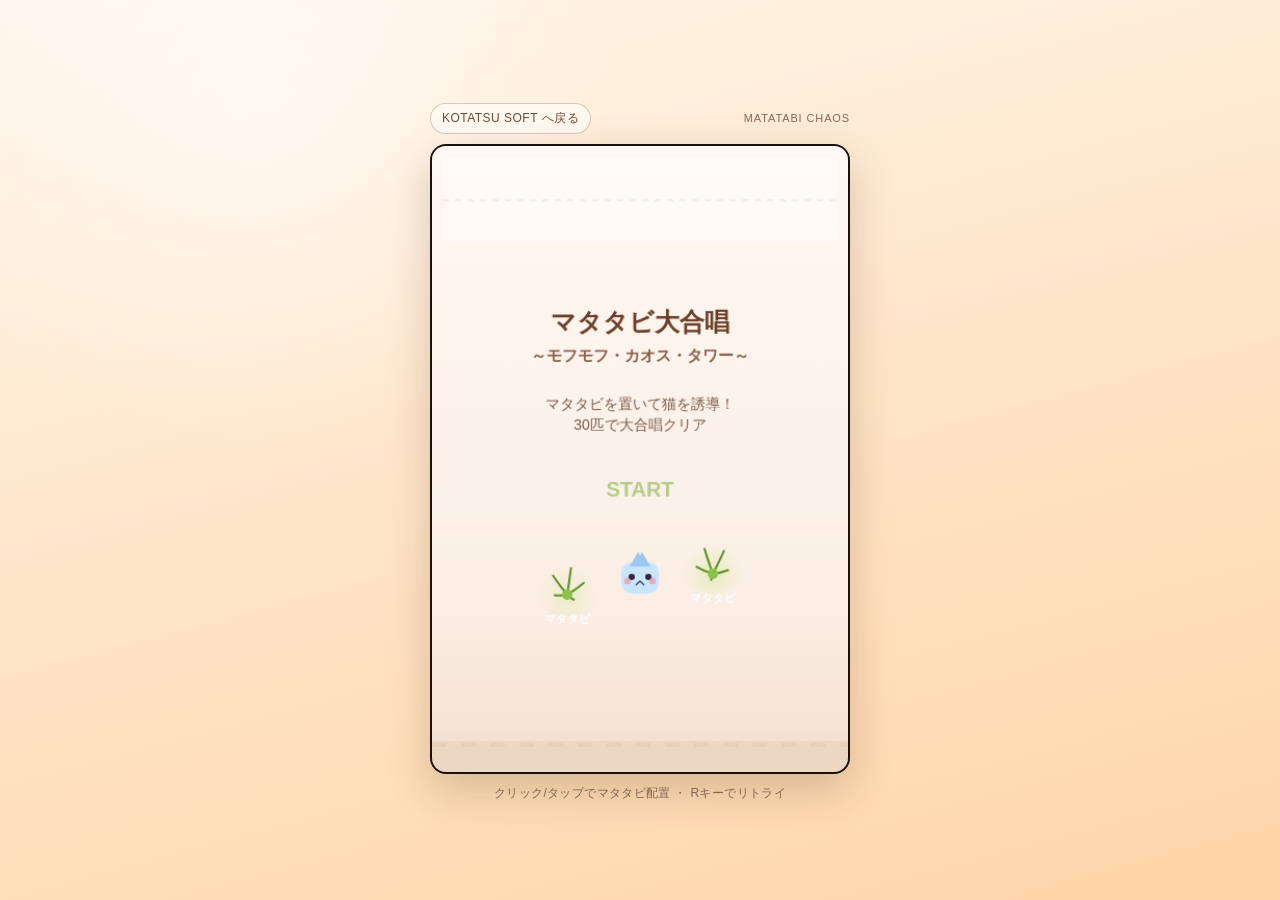
==== kotatsu-soft/game-projects/001_matatabi_chaos/src/index.html @ 171c531a "Update game project references and remove deprecated files - Changed game path references from "003_" ====
<!doctype html>
<html lang="ja">
<head>
  <meta charset="UTF-8" />
  <meta name="viewport" content="width=device-width, initial-scale=1.0, viewport-fit=cover" />
  <title>マタタビ大合唱 ～モフモフ・カオス・タワー～</title>
  <style>
    :root {
      --wall: #f5dcc8;
      --floor: #e8b896;
      --ink: #4a3228;
      --accent: #7cb342;
      --warm: #fff8ef;
    }

    * { box-sizing: border-box; }

    html, body {
      width: 100%;
      height: 100%;
      margin: 0;
      background:
        radial-gradient(circle at 20% 10%, rgba(255, 255, 255, 0.55), transparent 28%),
        linear-gradient(165deg, #fff6ea 0%, #ffe3c4 55%, #ffd5a8 100%);
      color: var(--ink);
      font-family: "Trebuchet MS", "Hiragino Kaku Gothic ProN", "Yu Gothic", sans-serif;
      display: grid;
      place-items: center;
      overflow: hidden;
      user-select: none;
      -webkit-user-select: none;
      touch-action: manipulation;
    }

    .wrap {
      width: min(94vw, 420px);
      display: grid;
      gap: 10px;
      justify-items: center;
    }

    .topbar {
      width: 100%;
      display: flex;
      align-items: center;
      justify-content: space-between;
      gap: 10px;
      margin-top: 4px;
    }

    .home-link {
      text-decoration: none;
      color: #6b4a3a;
      border: 1px solid rgba(107, 74, 58, 0.28);
      background: rgba(255, 250, 242, 0.82);
      border-radius: 999px;
      padding: 6px 11px;
      font-size: 12px;
      letter-spacing: 0.04em;
      transition: background 140ms ease, transform 140ms ease;
    }

    .home-link:hover,
    .home-link:focus-visible {
      background: rgba(255, 255, 255, 0.95);
      transform: translateY(-1px);
    }

    .brand {
      font-size: 11px;
      letter-spacing: 0.08em;
      color: #8a5f4a;
      opacity: 0.95;
    }

    canvas {
      width: 100%;
      aspect-ratio: 2 / 3;
      border: 2px solid rgba(122, 82, 58, 0.22);
      border-radius: 16px;
      background: #000;
      box-shadow:
        0 16px 44px rgba(84, 44, 13, 0.22),
        0 0 0 1px rgba(255, 255, 255, 0.35) inset;
      display: block;
      cursor: crosshair;
    }

    .hint {
      font-size: 12px;
      letter-spacing: 0.03em;
      color: #7a5a48;
      opacity: 0.9;
      text-align: center;
      line-height: 1.5;
    }
  </style>
</head>
<body>
  <div class="wrap">
    <div class="topbar">
      <a class="home-link" href="../../index.html">KOTATSU SOFT へ戻る</a>
      <div class="brand">MATATABI CHAOS</div>
    </div>
    <canvas id="game" width="400" height="600" aria-label="マタタビ大合唱"></canvas>
    <div class="hint">クリック/タップでマタタビ配置 ・ Rキーでリトライ</div>
  </div>

  <script src="../../common/stats.js"></script>
  <script>
    (() => {
      "use strict";

      const canvas = document.getElementById("game");
      const ctx = canvas.getContext("2d");

      const W = canvas.width;
      const H = canvas.height;
      const FLOOR_Y = H - 36;
      const CEILING_Y = 52;
      const GRAVITY = 520;
      const CLEAR_COUNT = 30;
      const TIME_LIMIT = 90;
      const SPAWN_INTERVAL = 2.4;
      const MATATABI_DURATION = 5.5;
      const CEILING_FAIL_TIME = 2.2;

      const STATE = {
        TITLE: "TITLE",
        PLAYING: "PLAYING",
        CHORUS: "CHORUS",
        RESULT: "RESULT",
        GAMEOVER: "GAMEOVER",
      };

      const CAT_COLORS = [
        { body: "#ffd452", ear: "#ffbd35" },
        { body: "#ffb07a", ear: "#ff914d" },
        { body: "#c8e6ff", ear: "#9cc7f0" },
        { body: "#d8f5a2", ear: "#b8e06a" },
        { body: "#f5c2ff", ear: "#e59cf5" },
        { body: "#ffe08a", ear: "#ffc94d" },
      ];

      let state = STATE.TITLE;
      let cats = [];
      let matatabi = null;
      let score = 0;
      let timeLeft = TIME_LIMIT;
      let spawnTimer = 0;
      let ceilingTimer = 0;
      let chorusTimer = 0;
      let resultTimer = 0;
      let lastTime = 0;
      let chaosPhase = 0;
      let audioCtx = null;
      let chorusVoices = [];

      const sendPlayCount = window.KotatsuStats && window.KotatsuStats.sendPlayCount;

      function ensureAudio() {
        if (!audioCtx) {
          const Ctx = window.AudioContext || window.webkitAudioContext;
          if (Ctx) audioCtx = new Ctx();
        }
        if (audioCtx && audioCtx.state === "suspended") {
          audioCtx.resume().catch(() => {});
        }
      }

      function playMeow(pitch = 440, duration = 0.18, volume = 0.08) {
        if (!audioCtx) return;
        const t0 = audioCtx.currentTime;
        const osc = audioCtx.createOscillator();
        const gain = audioCtx.createGain();
        osc.type = "sawtooth";
        osc.frequency.setValueAtTime(pitch, t0);
        osc.frequency.exponentialRampToValueAtTime(Math.max(80, pitch * 0.55), t0 + duration * 0.75);
        gain.gain.setValueAtTime(0.0001, t0);
        gain.gain.exponentialRampToValueAtTime(volume, t0 + 0.02);
        gain.gain.exponentialRampToValueAtTime(0.0001, t0 + duration);
        osc.connect(gain);
        gain.connect(audioCtx.destination);
        osc.start(t0);
        osc.stop(t0 + duration + 0.02);
      }

      function playLandMeow() {
        playMeow(320 + Math.random() * 180, 0.12, 0.05);
      }

      class Matatabi {
        constructor(x, y) {
          this.x = x;
          this.y = y;
          this.life = MATATABI_DURATION;
          this.pulse = Math.random() * Math.PI * 2;
          this.consumed = false;
        }

        update(dt) {
          this.life -= dt;
          this.pulse += dt * 5;
        }

        get active() {
          return this.life > 0 && !this.consumed;
        }

        draw(t) {
          const glow = 0.55 + Math.sin(this.pulse) * 0.25;
          ctx.save();
          ctx.translate(this.x, this.y);

          const rad = ctx.createRadialGradient(0, 0, 2, 0, 0, 28);
          rad.addColorStop(0, `rgba(180, 230, 90, ${0.35 * glow})`);
          rad.addColorStop(1, "rgba(180, 230, 90, 0)");
          ctx.fillStyle = rad;
          ctx.beginPath();
          ctx.arc(0, 0, 28, 0, Math.PI * 2);
          ctx.fill();

          ctx.strokeStyle = "#5d8f2a";
          ctx.lineWidth = 2;
          ctx.lineCap = "round";
          for (let i = 0; i < 5; i++) {
            const a = (Math.PI * 2 * i) / 5 + t * 0.001;
            ctx.beginPath();
            ctx.moveTo(0, 0);
            ctx.quadraticCurveTo(
              Math.cos(a) * 8,
              Math.sin(a) * 8 - 4,
              Math.cos(a) * 16,
              Math.sin(a) * 16 - 10
            );
            ctx.stroke();
          }

          ctx.fillStyle = "#8bc34a";
          ctx.beginPath();
          ctx.arc(0, 0, 5, 0, Math.PI * 2);
          ctx.fill();

          ctx.fillStyle = "#fff";
          ctx.font = "bold 11px Trebuchet MS, sans-serif";
          ctx.textAlign = "center";
          ctx.textBaseline = "middle";
          ctx.fillText("マタタビ", 0, 24);
          ctx.restore();
        }
      }

      class Cat {
        constructor(x) {
          this.x = x;
          this.y = -30;
          this.vx = (Math.random() - 0.5) * 40;
          this.vy = 40 + Math.random() * 30;
          this.r = 18;
          this.w = 36;
          this.h = 30;
          this.facing = Math.random() < 0.5 ? -1 : 1;
          this.wobble = Math.random() * Math.PI * 2;
          this.color = CAT_COLORS[Math.floor(Math.random() * CAT_COLORS.length)];
          this.onGround = false;
          this.landedOnce = false;
        }

        nearestMatatabi() {
          if (!matatabi || !matatabi.active) return null;
          return matatabi;
        }

        update(dt) {
          this.wobble += dt * 8;
          const m = this.nearestMatatabi();

          if (m) {
            const dx = m.x - this.x;
            const dy = m.y - this.y;
            const dist = Math.hypot(dx, dy) || 1;
            const pull = this.onGround ? 95 : 65;
            this.vx += (dx / dist) * pull * dt;
            this.vy += (dy / dist) * pull * 0.35 * dt;

            if (dist < this.r + 14) {
              m.consumed = true;
              playMeow(520 + Math.random() * 120, 0.14, 0.06);
            }
          } else if (this.onGround) {
            this.vx *= 0.92;
          }

          this.vy += GRAVITY * dt;
          this.vx *= this.onGround ? 0.88 : 0.995;

          const maxVx = 140;
          this.vx = Math.max(-maxVx, Math.min(maxVx, this.vx));

          this.x += this.vx * dt;
          this.y += this.vy * dt;

          if (this.x < this.r) {
            this.x = this.r;
            this.vx *= -0.35;
          } else if (this.x > W - this.r) {
            this.x = W - this.r;
            this.vx *= -0.35;
          }

          const floorTop = FLOOR_Y - this.h + 6;
          if (this.y >= floorTop) {
            if (!this.landedOnce && this.vy > 80) playLandMeow();
            this.y = floorTop;
            this.vy *= -0.08;
            if (Math.abs(this.vy) < 30) this.vy = 0;
            this.onGround = true;
            this.landedOnce = true;
          } else {
            this.onGround = false;
          }

          if (Math.abs(this.vx) > 8) {
            this.facing = this.vx > 0 ? 1 : -1;
          }
        }

        resolveWithOthers(others) {
          for (const other of others) {
            if (other === this) continue;
            const dx = other.x - this.x;
            const dy = other.y - this.y;
            const minDist = this.r + other.r - 2;
            const dist = Math.hypot(dx, dy);
            if (dist > 0 && dist < minDist) {
              const overlap = minDist - dist;
              const nx = dx / dist;
              const ny = dy / dist;
              this.x -= nx * overlap * 0.55;
              this.y -= ny * overlap * 0.55;
              other.x += nx * overlap * 0.45;
              other.y += ny * overlap * 0.45;
              this.vx -= nx * overlap * 2.2;
              other.vx += nx * overlap * 2.2;
              this.vy -= ny * overlap * 1.4;
              other.vy += ny * overlap * 1.4;
            }
          }
        }

        draw() {
          const { body, ear } = this.color;
          const x = this.x;
          const y = this.y;
          const w = this.w;
          const h = this.h;
          const dir = this.facing;
          const bob = Math.sin(this.wobble) * 1.5;

          ctx.save();
          ctx.translate(x, y + bob);
          ctx.scale(dir, 1);

          ctx.fillStyle = body;
          roundedRect(ctx, -w / 2, 0, w, h, 10);
          ctx.fill();

          ctx.fillStyle = ear;
          tri(ctx, -w / 2 + 8, 4, -w / 2 + 16, -10, -w / 2 + 24, 4);
          tri(ctx, w / 2 - 8, 4, w / 2 - 16, -10, w / 2 - 24, 4);

          ctx.fillStyle = "#2f2438";
          ctx.beginPath();
          ctx.arc(-8, 14, 3, 0, Math.PI * 2);
          ctx.arc(8, 14, 3, 0, Math.PI * 2);
          ctx.fill();

          ctx.fillStyle = "#ff7b93";
          ctx.globalAlpha = 0.55;
          ctx.beginPath();
          ctx.arc(-12, 18, 3.2, 0, Math.PI * 2);
          ctx.arc(12, 18, 3.2, 0, Math.PI * 2);
          ctx.fill();
          ctx.globalAlpha = 1;

          ctx.strokeStyle = "#2f2438";
          ctx.lineWidth = 1.3;
          ctx.beginPath();
          ctx.moveTo(0, 18);
          ctx.lineTo(-4, 22);
          ctx.moveTo(0, 18);
          ctx.lineTo(4, 22);
          ctx.stroke();

          ctx.restore();
        }
      }

      function resetGame() {
        cats = [];
        matatabi = null;
        score = 0;
        timeLeft = TIME_LIMIT;
        spawnTimer = 0;
        ceilingTimer = 0;
        chorusTimer = 0;
        resultTimer = 0;
        chaosPhase = 0;
        stopChorusVoices();
      }

      function startGame() {
        ensureAudio();
        try {
          if (typeof sendPlayCount === "function") sendPlayCount("matatabi_chaos");
        } catch (_error) {}
        resetGame();
        state = STATE.PLAYING;
      }

      function spawnCat() {
        const margin = 24;
        const x = margin + Math.random() * (W - margin * 2);
        cats.push(new Cat(x));
      }

      function canvasPoint(clientX, clientY) {
        const rect = canvas.getBoundingClientRect();
        const sx = W / rect.width;
        const sy = H / rect.height;
        return {
          x: (clientX - rect.left) * sx,
          y: (clientY - rect.top) * sy,
        };
      }

      function placeMatatabi(x, y) {
        if (state !== STATE.PLAYING) return;
        if (matatabi && matatabi.active) return;
        y = Math.max(CEILING_Y + 20, Math.min(y, FLOOR_Y - 40));
        x = Math.max(20, Math.min(W - 20, x));
        matatabi = new Matatabi(x, y);
        playMeow(680, 0.08, 0.04);
      }

      function anyCatAboveCeiling() {
        for (const cat of cats) {
          if (cat.y < CEILING_Y) return true;
        }
        return false;
      }

      function startChorus(reason) {
        state = STATE.CHORUS;
        chorusTimer = 0;
        chaosPhase = 0;
        ensureAudio();
        stopChorusVoices();

        for (let i = 0; i < 12; i++) {
          setTimeout(() => {
            playMeow(220 + i * 55 + Math.random() * 40, 0.35 + Math.random() * 0.2, 0.07);
          }, i * 90);
        }

        if (audioCtx) {
          for (let i = 0; i < 6; i++) {
            const osc = audioCtx.createOscillator();
            const gain = audioCtx.createGain();
            osc.type = i % 2 === 0 ? "triangle" : "square";
            osc.frequency.value = 180 + i * 70;
            gain.gain.value = 0.015;
            osc.connect(gain);
            gain.connect(audioCtx.destination);
            osc.start();
            chorusVoices.push({ osc, gain });
          }
        }
      }

      function stopChorusVoices() {
        for (const v of chorusVoices) {
          try {
            v.gain.gain.exponentialRampToValueAtTime(0.0001, audioCtx.currentTime + 0.08);
            v.osc.stop(audioCtx.currentTime + 0.1);
          } catch (_e) {}
        }
        chorusVoices = [];
      }

      function goResult(isClear) {
        stopChorusVoices();
        state = isClear ? STATE.RESULT : STATE.GAMEOVER;
        resultTimer = 0;
      }

      function retry() {
        resetGame();
        state = STATE.TITLE;
      }

      function onPointerDown(e) {
        e.preventDefault();
        ensureAudio();
        const pt = canvasPoint(e.clientX, e.clientY);

        if (state === STATE.TITLE) {
          startGame();
          return;
        }
        if (state === STATE.RESULT || state === STATE.GAMEOVER) {
          startGame();
          return;
        }
        if (state === STATE.CHORUS) return;

        placeMatatabi(pt.x, pt.y);
      }

      function onKeyDown(e) {
        if (e.code === "KeyR") {
          e.preventDefault();
          retry();
          return;
        }
        if (e.code === "Space" && !e.repeat) {
          e.preventDefault();
          if (state === STATE.TITLE || state === STATE.RESULT || state === STATE.GAMEOVER) {
            startGame();
          }
        }
      }

      canvas.addEventListener("pointerdown", onPointerDown, { passive: false });
      window.addEventListener("keydown", onKeyDown, { passive: false });

      function updatePlaying(dt) {
        timeLeft -= dt;
        spawnTimer -= dt;
        if (spawnTimer <= 0) {
          spawnCat();
          spawnTimer = SPAWN_INTERVAL * (0.75 + Math.random() * 0.5);
        }

        if (matatabi) {
          matatabi.update(dt);
          if (!matatabi.active) matatabi = null;
        }

        for (const cat of cats) {
          cat.update(dt);
        }

        for (let i = 0; i < cats.length; i++) {
          cats[i].resolveWithOthers(cats);
        }

        score = cats.length;

        if (anyCatAboveCeiling()) {
          ceilingTimer += dt;
        } else {
          ceilingTimer = 0;
        }

        if (ceilingTimer >= CEILING_FAIL_TIME) {
          goResult(false);
          return;
        }

        if (score >= CLEAR_COUNT || timeLeft <= 0) {
          startChorus(score >= CLEAR_COUNT ? "clear" : "time");
        }
      }

      function updateChorus(dt) {
        chorusTimer += dt;
        chaosPhase += dt * 3;

        if (Math.random() < dt * 8) {
          playMeow(200 + Math.random() * 600, 0.15 + Math.random() * 0.15, 0.05);
        }

        for (const cat of cats) {
          cat.vx += (Math.random() - 0.5) * 40 * dt;
          cat.vy += (Math.random() - 0.5) * 20 * dt;
          cat.update(dt);
        }

        if (chorusTimer >= 4.5) {
          goResult(true);
        }
      }

      function update(dt) {
        if (state === STATE.PLAYING) updatePlaying(dt);
        else if (state === STATE.CHORUS) updateChorus(dt);
      }

      function drawRoom() {
        const wallGrad = ctx.createLinearGradient(0, 0, 0, H);
        wallGrad.addColorStop(0, "#fff1e4");
        wallGrad.addColorStop(0.72, "#f8dcc6");
        wallGrad.addColorStop(1, "#e8b992");
        ctx.fillStyle = wallGrad;
        ctx.fillRect(0, 0, W, H);

        ctx.fillStyle = "rgba(255,255,255,0.35)";
        ctx.fillRect(12, 12, W - 24, 80);

        ctx.strokeStyle = "rgba(122,82,58,0.18)";
        ctx.lineWidth = 2;
        ctx.setLineDash([6, 6]);
        ctx.beginPath();
        ctx.moveTo(10, CEILING_Y);
        ctx.lineTo(W - 10, CEILING_Y);
        ctx.stroke();
        ctx.setLineDash([]);

        ctx.fillStyle = "#d9a67a";
        ctx.fillRect(0, FLOOR_Y, W, H - FLOOR_Y);

        ctx.fillStyle = "#c9956d";
        for (let x = 0; x < W; x += 28) {
          ctx.fillRect(x, FLOOR_Y + 8, 14, 4);
        }

        ctx.fillStyle = "rgba(255,255,255,0.25)";
        ctx.fillRect(0, FLOOR_Y, W, 6);
      }

      function drawHUD() {
        ctx.fillStyle = "rgba(255, 248, 240, 0.88)";
        roundedRect(ctx, 10, 10, 150, 42, 10);
        ctx.fill();
        ctx.strokeStyle = "rgba(122,82,58,0.2)";
        ctx.stroke();

        ctx.fillStyle = "#6b4a3a";
        ctx.font = "bold 12px Trebuchet MS, sans-serif";
        ctx.textAlign = "left";
        ctx.textBaseline = "top";
        ctx.fillText("積んだ猫", 20, 16);
        ctx.font = "bold 22px Trebuchet MS, sans-serif";
        ctx.fillText(`${score} / ${CLEAR_COUNT}`, 20, 30);

        const gaugeW = 120;
        const gx = W - gaugeW - 16;
        ctx.fillStyle = "rgba(255, 248, 240, 0.88)";
        roundedRect(ctx, gx, 10, gaugeW, 42, 10);
        ctx.fill();
        ctx.strokeStyle = "rgba(122,82,58,0.2)";
        ctx.stroke();

        ctx.fillStyle = "#6b4a3a";
        ctx.font = "bold 12px Trebuchet MS, sans-serif";
        ctx.textAlign = "left";
        ctx.fillText("残り時間", gx + 10, 16);

        const ratio = Math.max(0, timeLeft / TIME_LIMIT);
        ctx.fillStyle = "rgba(180, 140, 110, 0.25)";
        roundedRect(ctx, gx + 10, 32, gaugeW - 20, 10, 5);
        ctx.fill();
        ctx.fillStyle = ratio > 0.25 ? "#8bc34a" : "#ef5350";
        roundedRect(ctx, gx + 10, 32, (gaugeW - 20) * ratio, 10, 5);
        ctx.fill();

        ctx.textAlign = "right";
        ctx.fillStyle = "#6b4a3a";
        ctx.font = "bold 11px Trebuchet MS, sans-serif";
        ctx.fillText(`${Math.ceil(Math.max(0, timeLeft))}s`, gx + gaugeW - 10, 16);
      }

      function drawTitle() {
        ctx.fillStyle = "rgba(255,255,255,0.55)";
        ctx.fillRect(0, 0, W, H);

        ctx.textAlign = "center";
        ctx.textBaseline = "middle";

        ctx.font = "bold 24px Trebuchet MS, sans-serif";
        ctx.fillStyle = "#6b3f2a";
        ctx.fillText("マタタビ大合唱", W / 2, 170);

        ctx.font = "bold 15px Trebuchet MS, sans-serif";
        ctx.fillStyle = "#8a5f4a";
        ctx.fillText("～モフモフ・カオス・タワー～", W / 2, 202);

        ctx.font = "14px Trebuchet MS, sans-serif";
        ctx.fillStyle = "#7a5a48";
        ctx.fillText("マタタビを置いて猫を誘導！", W / 2, 248);
        ctx.fillText(`${CLEAR_COUNT}匹で大合唱クリア`, W / 2, 268);

        const pulse = 0.55 + Math.sin(performance.now() * 0.008) * 0.45;
        ctx.globalAlpha = pulse;
        ctx.font = "bold 20px Trebuchet MS, sans-serif";
        ctx.fillStyle = "#7cb342";
        ctx.fillText("START", W / 2, 330);
        ctx.globalAlpha = 1;

        drawDemoCat(W / 2, 400);
        drawDemoMatatabi(W / 2 - 70, 430, performance.now());
        drawDemoMatatabi(W / 2 + 70, 410, performance.now() + 500);
      }

      function drawDemoCat(x, y) {
        const cat = new Cat(x);
        cat.y = y;
        cat.onGround = true;
        cat.draw();
      }

      function drawDemoMatatabi(x, y, t) {
        const m = new Matatabi(x, y);
        m.draw(t);
      }

      function drawOverlay(title, subtitle, accent, showRetry) {
        ctx.fillStyle = "rgba(74, 50, 40, 0.45)";
        ctx.fillRect(0, 0, W, H);

        ctx.textAlign = "center";
        ctx.textBaseline = "middle";

        ctx.font = "bold 34px Trebuchet MS, sans-serif";
        ctx.fillStyle = accent;
        ctx.fillText(title, W / 2, H * 0.38);

        ctx.font = "bold 18px Trebuchet MS, sans-serif";
        ctx.fillStyle = "#fff8ef";
        ctx.fillText(subtitle, W / 2, H * 0.48);

        if (showRetry) {
          const pulse = 0.5 + Math.sin(performance.now() * 0.01) * 0.5;
          ctx.globalAlpha = pulse;
          ctx.font = "bold 16px Trebuchet MS, sans-serif";
          ctx.fillStyle = "#ffe082";
          ctx.fillText("タップ / Rキーでリトライ", W / 2, H * 0.58);
          ctx.globalAlpha = 1;
        }
      }

      function drawChaosEffects(t) {
        ctx.save();
        ctx.globalAlpha = 0.12 + Math.sin(chaosPhase) * 0.06;
        for (let i = 0; i < 8; i++) {
          ctx.fillStyle = `hsl(${(t * 0.05 + i * 40) % 360}, 80%, 65%)`;
          ctx.beginPath();
          ctx.arc(
            (Math.sin(t * 0.002 + i) * 0.5 + 0.5) * W,
            (Math.cos(t * 0.0015 + i * 1.7) * 0.5 + 0.5) * H,
            30 + i * 8,
            0,
            Math.PI * 2
          );
          ctx.fill();
        }
        ctx.restore();

        ctx.textAlign = "center";
        ctx.font = "bold 28px Trebuchet MS, sans-serif";
        ctx.fillStyle = `hsl(${(t * 0.08) % 360}, 85%, 58%)`;
        ctx.fillText("ニャーニャー大合唱！", W / 2, 90 + Math.sin(t * 0.01) * 6);
      }

      function render(t) {
        drawRoom();

        if (matatabi && matatabi.active) {
          matatabi.draw(t);
        }

        for (const cat of cats) {
          cat.draw();
        }

        if (state === STATE.PLAYING || state === STATE.CHORUS) {
          drawHUD();
        }

        if (state === STATE.TITLE) {
          drawTitle();
        } else if (state === STATE.CHORUS) {
          drawChaosEffects(t);
        } else if (state === STATE.RESULT) {
          drawOverlay("CAOS CLEAR!", `最終スコア: ${score}匹`, "#ffd54f", true);
        } else if (state === STATE.GAMEOVER) {
          drawOverlay("GAME OVER", `猫が天井を超えました (${score}匹)`, "#ef5350", true);
        }
      }

      function roundedRect(ctx2, x, y, w, h, r) {
        const rr = Math.min(r, w / 2, h / 2);
        ctx2.beginPath();
        ctx2.moveTo(x + rr, y);
        ctx2.arcTo(x + w, y, x + w, y + h, rr);
        ctx2.arcTo(x + w, y + h, x, y + h, rr);
        ctx2.arcTo(x, y + h, x, y, rr);
        ctx2.arcTo(x, y, x + w, y, rr);
        ctx2.closePath();
      }

      function tri(ctx2, x1, y1, x2, y2, x3, y3) {
        ctx2.beginPath();
        ctx2.moveTo(x1, y1);
        ctx2.lineTo(x2, y2);
        ctx2.lineTo(x3, y3);
        ctx2.closePath();
        ctx2.fill();
      }

      function tick(now) {
        if (!lastTime) lastTime = now;
        const dt = Math.min((now - lastTime) / 1000, 0.05);
        lastTime = now;
        update(dt);
        render(now);
        requestAnimationFrame(tick);
      }

      requestAnimationFrame(tick);
    })();
  </script>
</body>
</html>
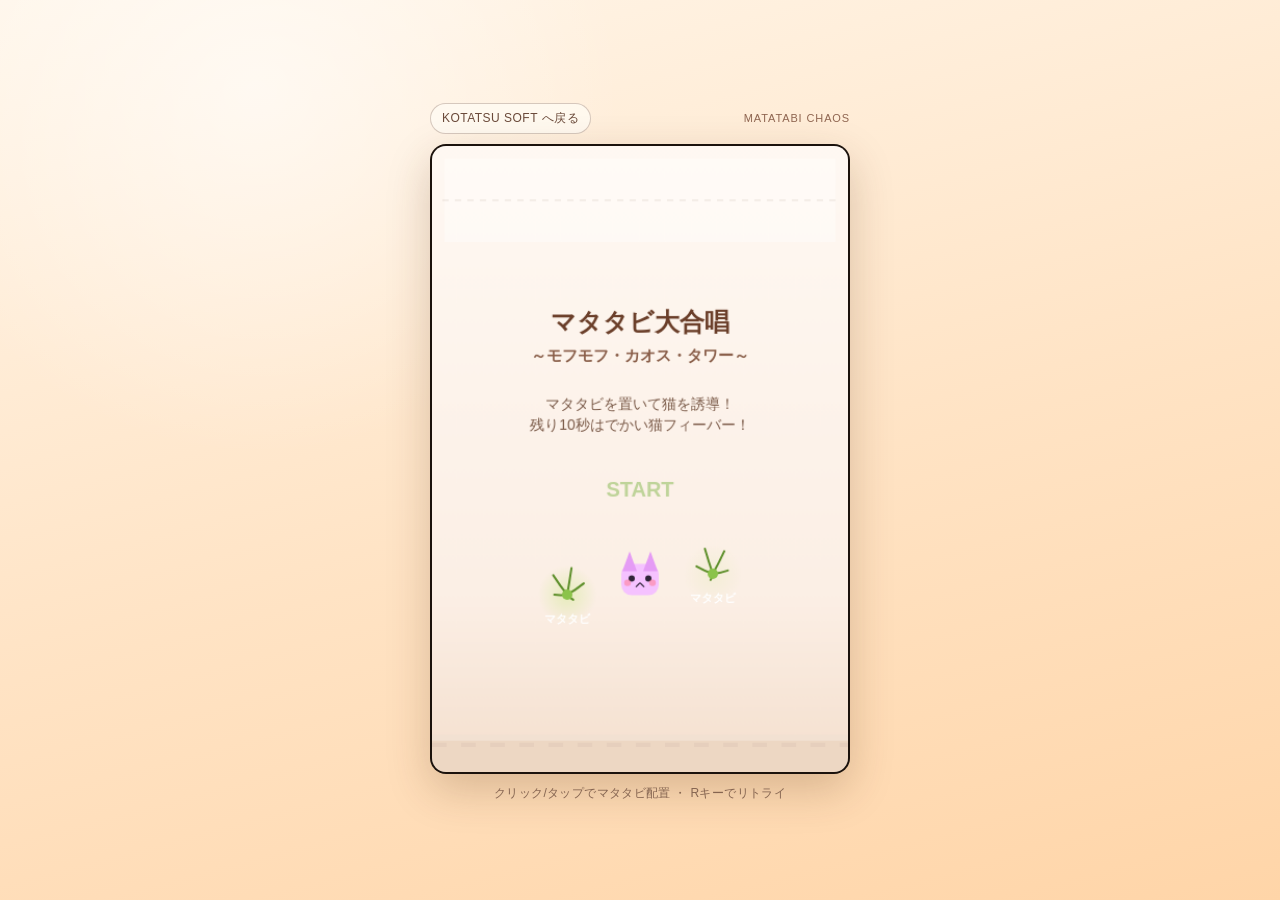
==== commit 0481f323: "Refactor game mechanics and adjust gameplay parameters - Reduced gravity and adjusted fall speed for" ====
--- a/kotatsu-soft/game-projects/001_matatabi_chaos/src/index.html
+++ b/kotatsu-soft/game-projects/001_matatabi_chaos/src/index.html
@@ -118,17 +118,23 @@
       const H = canvas.height;
       const FLOOR_Y = H - 36;
       const CEILING_Y = 52;
-      const GRAVITY = 520;
-      const CLEAR_COUNT = 30;
-      const TIME_LIMIT = 90;
-      const SPAWN_INTERVAL = 2.4;
+      const GRAVITY = 320;
+      const MAX_FALL_SPEED = 230;
+      const CAT_HEIGHT = 30;
+      const OVERLAP_RATIO = 0.2;
+      const STACK_UNIT = CAT_HEIGHT * (1 - OVERLAP_RATIO);
+      const TIME_LIMIT = 30;
+      const FEVER_DURATION = 10;
+      const SPAWN_INTERVAL = 1.4;
+      const FEVER_SPAWN_INTERVAL = 0.9;
       const MATATABI_DURATION = 5.5;
       const CEILING_FAIL_TIME = 2.2;
+      const CAT_WALK_SPEED = 150;
+      const GIANT_SCALE = 2;
 
       const STATE = {
         TITLE: "TITLE",
         PLAYING: "PLAYING",
-        CHORUS: "CHORUS",
         RESULT: "RESULT",
         GAMEOVER: "GAMEOVER",
       };
@@ -149,10 +155,9 @@
       let timeLeft = TIME_LIMIT;
       let spawnTimer = 0;
       let ceilingTimer = 0;
-      let chorusTimer = 0;
+      let feverActive = false;
       let resultTimer = 0;
       let lastTime = 0;
-      let chaosPhase = 0;
       let audioCtx = null;
       let chorusVoices = [];
 
@@ -250,15 +255,43 @@
         }
       }
 
+      function landingSurfaceY(cat) {
+        let surface = FLOOR_Y;
+        const halfW = cat.w / 2;
+        const minRestY = cat.y - 6;
+        for (const other of cats) {
+          if (other === cat || !other.onGround) continue;
+          const overlaps = Math.abs(other.x - cat.x) < (halfW + other.w / 2) * 0.82;
+          if (!overlaps) continue;
+
+          const candidateRestY = other.y - cat.h * (1 - OVERLAP_RATIO);
+          if (candidateRestY < minRestY) continue;
+
+          if (other.y < surface) surface = other.y;
+        }
+        return surface;
+      }
+
+      function currentPileLevels() {
+        let minTopY = FLOOR_Y;
+        for (const cat of cats) {
+          if (cat.onGround && cat.y < minTopY) minTopY = cat.y;
+        }
+        const heightPx = Math.max(0, FLOOR_Y - minTopY);
+        return Math.round(heightPx / STACK_UNIT);
+      }
+
       class Cat {
-        constructor(x) {
+        constructor(x, isGiant) {
           this.x = x;
           this.y = -30;
           this.vx = (Math.random() - 0.5) * 40;
-          this.vy = 40 + Math.random() * 30;
-          this.r = 18;
-          this.w = 36;
-          this.h = 30;
+          this.vy = 20 + Math.random() * 15;
+          this.giant = !!isGiant;
+          const s = this.giant ? GIANT_SCALE : 1;
+          this.r = 18 * s;
+          this.w = 36 * s;
+          this.h = CAT_HEIGHT * s;
           this.facing = Math.random() < 0.5 ? -1 : 1;
           this.wobble = Math.random() * Math.PI * 2;
           this.color = CAT_COLORS[Math.floor(Math.random() * CAT_COLORS.length)];
@@ -273,28 +306,30 @@
 
         update(dt) {
           this.wobble += dt * 8;
-          const m = this.nearestMatatabi();
+          const m = this.onGround ? this.nearestMatatabi() : null;
 
           if (m) {
             const dx = m.x - this.x;
             const dy = m.y - this.y;
             const dist = Math.hypot(dx, dy) || 1;
-            const pull = this.onGround ? 95 : 65;
-            this.vx += (dx / dist) * pull * dt;
-            this.vy += (dy / dist) * pull * 0.35 * dt;
+            const desiredVx = (dx / dist) * CAT_WALK_SPEED;
+            this.vx += (desiredVx - this.vx) * Math.min(1, 12 * dt);
 
             if (dist < this.r + 14) {
               m.consumed = true;
               playMeow(520 + Math.random() * 120, 0.14, 0.06);
             }
           } else if (this.onGround) {
-            this.vx *= 0.92;
+            this.vx *= Math.exp(-7 * dt);
           }
 
           this.vy += GRAVITY * dt;
-          this.vx *= this.onGround ? 0.88 : 0.995;
-
-          const maxVx = 140;
+          if (this.vy > MAX_FALL_SPEED) this.vy = MAX_FALL_SPEED;
+          if (!this.onGround) {
+            this.vx *= Math.exp(-0.4 * dt);
+          }
+
+          const maxVx = this.onGround ? CAT_WALK_SPEED * 1.15 : 160;
           this.vx = Math.max(-maxVx, Math.min(maxVx, this.vx));
 
           this.x += this.vx * dt;
@@ -302,16 +337,17 @@
 
           if (this.x < this.r) {
             this.x = this.r;
-            this.vx *= -0.35;
+            this.vx *= -0.3;
           } else if (this.x > W - this.r) {
             this.x = W - this.r;
-            this.vx *= -0.35;
-          }
-
-          const floorTop = FLOOR_Y - this.h + 6;
-          if (this.y >= floorTop) {
+            this.vx *= -0.3;
+          }
+
+          const surfaceTopY = landingSurfaceY(this);
+          const restY = surfaceTopY - this.h * (1 - OVERLAP_RATIO);
+          if (this.y >= restY) {
             if (!this.landedOnce && this.vy > 80) playLandMeow();
-            this.y = floorTop;
+            this.y = restY;
             this.vy *= -0.08;
             if (Math.abs(this.vy) < 30) this.vy = 0;
             this.onGround = true;
@@ -328,22 +364,19 @@
         resolveWithOthers(others) {
           for (const other of others) {
             if (other === this) continue;
+            if (Math.abs(this.y - other.y) > this.h * 0.6) continue;
+
             const dx = other.x - this.x;
-            const dy = other.y - this.y;
-            const minDist = this.r + other.r - 2;
-            const dist = Math.hypot(dx, dy);
-            if (dist > 0 && dist < minDist) {
+            const minDist = (this.w + other.w) / 2 - 4;
+            const dist = Math.abs(dx);
+
+            if (dist < minDist) {
+              const dir = dx >= 0 ? 1 : -1;
               const overlap = minDist - dist;
-              const nx = dx / dist;
-              const ny = dy / dist;
-              this.x -= nx * overlap * 0.55;
-              this.y -= ny * overlap * 0.55;
-              other.x += nx * overlap * 0.45;
-              other.y += ny * overlap * 0.45;
-              this.vx -= nx * overlap * 2.2;
-              other.vx += nx * overlap * 2.2;
-              this.vy -= ny * overlap * 1.4;
-              other.vy += ny * overlap * 1.4;
+              this.x -= dir * overlap * 0.5;
+              other.x += dir * overlap * 0.5;
+              this.vx -= dir * overlap * 1.6;
+              other.vx += dir * overlap * 1.6;
             }
           }
         }
@@ -354,42 +387,43 @@
           const y = this.y;
           const w = this.w;
           const h = this.h;
+          const k = w / 36;
           const dir = this.facing;
-          const bob = Math.sin(this.wobble) * 1.5;
+          const bob = Math.sin(this.wobble) * 1.5 * k;
 
           ctx.save();
           ctx.translate(x, y + bob);
           ctx.scale(dir, 1);
 
           ctx.fillStyle = body;
-          roundedRect(ctx, -w / 2, 0, w, h, 10);
+          roundedRect(ctx, -w / 2, 0, w, h, 10 * k);
           ctx.fill();
 
           ctx.fillStyle = ear;
-          tri(ctx, -w / 2 + 8, 4, -w / 2 + 16, -10, -w / 2 + 24, 4);
-          tri(ctx, w / 2 - 8, 4, w / 2 - 16, -10, w / 2 - 24, 4);
+          tri(ctx, -w / 2 + 1 * k, 7 * k, -w / 2 + 8 * k, -12 * k, -w / 2 + 15 * k, 7 * k);
+          tri(ctx, w / 2 - 1 * k, 7 * k, w / 2 - 8 * k, -12 * k, w / 2 - 15 * k, 7 * k);
 
           ctx.fillStyle = "#2f2438";
           ctx.beginPath();
-          ctx.arc(-8, 14, 3, 0, Math.PI * 2);
-          ctx.arc(8, 14, 3, 0, Math.PI * 2);
+          ctx.arc(-8 * k, 14 * k, 3 * k, 0, Math.PI * 2);
+          ctx.arc(8 * k, 14 * k, 3 * k, 0, Math.PI * 2);
           ctx.fill();
 
           ctx.fillStyle = "#ff7b93";
           ctx.globalAlpha = 0.55;
           ctx.beginPath();
-          ctx.arc(-12, 18, 3.2, 0, Math.PI * 2);
-          ctx.arc(12, 18, 3.2, 0, Math.PI * 2);
+          ctx.arc(-12 * k, 18 * k, 3.2 * k, 0, Math.PI * 2);
+          ctx.arc(12 * k, 18 * k, 3.2 * k, 0, Math.PI * 2);
           ctx.fill();
           ctx.globalAlpha = 1;
 
           ctx.strokeStyle = "#2f2438";
-          ctx.lineWidth = 1.3;
+          ctx.lineWidth = 1.3 * k;
           ctx.beginPath();
-          ctx.moveTo(0, 18);
-          ctx.lineTo(-4, 22);
-          ctx.moveTo(0, 18);
-          ctx.lineTo(4, 22);
+          ctx.moveTo(0, 18 * k);
+          ctx.lineTo(-4 * k, 22 * k);
+          ctx.moveTo(0, 18 * k);
+          ctx.lineTo(4 * k, 22 * k);
           ctx.stroke();
 
           ctx.restore();
@@ -403,9 +437,8 @@
         timeLeft = TIME_LIMIT;
         spawnTimer = 0;
         ceilingTimer = 0;
-        chorusTimer = 0;
+        feverActive = false;
         resultTimer = 0;
-        chaosPhase = 0;
         stopChorusVoices();
       }
 
@@ -418,10 +451,10 @@
         state = STATE.PLAYING;
       }
 
-      function spawnCat() {
-        const margin = 24;
+      function spawnCat(isGiant) {
+        const margin = isGiant ? 48 : 24;
         const x = margin + Math.random() * (W - margin * 2);
-        cats.push(new Cat(x));
+        cats.push(new Cat(x, isGiant));
       }
 
       function canvasPoint(clientX, clientY) {
@@ -436,30 +469,28 @@
 
       function placeMatatabi(x, y) {
         if (state !== STATE.PLAYING) return;
-        if (matatabi && matatabi.active) return;
         y = Math.max(CEILING_Y + 20, Math.min(y, FLOOR_Y - 40));
         x = Math.max(20, Math.min(W - 20, x));
         matatabi = new Matatabi(x, y);
         playMeow(680, 0.08, 0.04);
       }
 
-      function anyCatAboveCeiling() {
+      function anyCatOutOfControlAboveCeiling() {
         for (const cat of cats) {
-          if (cat.y < CEILING_Y) return true;
+          if (!cat.onGround && cat.y < CEILING_Y) return true;
         }
         return false;
       }
 
-      function startChorus(reason) {
-        state = STATE.CHORUS;
-        chorusTimer = 0;
-        chaosPhase = 0;
+      function onFeverStart() {
         ensureAudio();
         stopChorusVoices();
 
-        for (let i = 0; i < 12; i++) {
+        playMeow(180, 0.5, 0.09);
+
+        for (let i = 0; i < 8; i++) {
           setTimeout(() => {
-            playMeow(220 + i * 55 + Math.random() * 40, 0.35 + Math.random() * 0.2, 0.07);
+            playMeow(220 + i * 55 + Math.random() * 40, 0.3 + Math.random() * 0.15, 0.06);
           }, i * 90);
         }
 
@@ -469,7 +500,7 @@
             const gain = audioCtx.createGain();
             osc.type = i % 2 === 0 ? "triangle" : "square";
             osc.frequency.value = 180 + i * 70;
-            gain.gain.value = 0.015;
+            gain.gain.value = 0.012;
             osc.connect(gain);
             gain.connect(audioCtx.destination);
             osc.start();
@@ -512,7 +543,6 @@
           startGame();
           return;
         }
-        if (state === STATE.CHORUS) return;
 
         placeMatatabi(pt.x, pt.y);
       }
@@ -536,10 +566,18 @@
 
       function updatePlaying(dt) {
         timeLeft -= dt;
+
+        const inFever = timeLeft <= FEVER_DURATION;
+        if (inFever && !feverActive) {
+          feverActive = true;
+          onFeverStart();
+        }
+
         spawnTimer -= dt;
         if (spawnTimer <= 0) {
-          spawnCat();
-          spawnTimer = SPAWN_INTERVAL * (0.75 + Math.random() * 0.5);
+          spawnCat(inFever);
+          const interval = inFever ? FEVER_SPAWN_INTERVAL : SPAWN_INTERVAL;
+          spawnTimer = interval * (0.75 + Math.random() * 0.5);
         }
 
         if (matatabi) {
@@ -555,9 +593,9 @@
           cats[i].resolveWithOthers(cats);
         }
 
-        score = cats.length;
-
-        if (anyCatAboveCeiling()) {
+        score = currentPileLevels();
+
+        if (anyCatOutOfControlAboveCeiling()) {
           ceilingTimer += dt;
         } else {
           ceilingTimer = 0;
@@ -568,33 +606,13 @@
           return;
         }
 
-        if (score >= CLEAR_COUNT || timeLeft <= 0) {
-          startChorus(score >= CLEAR_COUNT ? "clear" : "time");
-        }
-      }
-
-      function updateChorus(dt) {
-        chorusTimer += dt;
-        chaosPhase += dt * 3;
-
-        if (Math.random() < dt * 8) {
-          playMeow(200 + Math.random() * 600, 0.15 + Math.random() * 0.15, 0.05);
-        }
-
-        for (const cat of cats) {
-          cat.vx += (Math.random() - 0.5) * 40 * dt;
-          cat.vy += (Math.random() - 0.5) * 20 * dt;
-          cat.update(dt);
-        }
-
-        if (chorusTimer >= 4.5) {
+        if (timeLeft <= 0) {
           goResult(true);
         }
       }
 
       function update(dt) {
         if (state === STATE.PLAYING) updatePlaying(dt);
-        else if (state === STATE.CHORUS) updateChorus(dt);
       }
 
       function drawRoom() {
@@ -640,9 +658,9 @@
         ctx.font = "bold 12px Trebuchet MS, sans-serif";
         ctx.textAlign = "left";
         ctx.textBaseline = "top";
-        ctx.fillText("積んだ猫", 20, 16);
+        ctx.fillText("つみあげ高さ", 20, 16);
         ctx.font = "bold 22px Trebuchet MS, sans-serif";
-        ctx.fillText(`${score} / ${CLEAR_COUNT}`, 20, 30);
+        ctx.fillText(`${score}段`, 20, 30);
 
         const gaugeW = 120;
         const gx = W - gaugeW - 16;
@@ -655,13 +673,13 @@
         ctx.fillStyle = "#6b4a3a";
         ctx.font = "bold 12px Trebuchet MS, sans-serif";
         ctx.textAlign = "left";
-        ctx.fillText("残り時間", gx + 10, 16);
-
-        const ratio = Math.max(0, timeLeft / TIME_LIMIT);
+        ctx.fillText(timeLeft <= FEVER_DURATION ? "フィーバー残り" : "残り時間", gx + 10, 16);
+
+        const ratio = Math.max(0, timeLeft / (timeLeft <= FEVER_DURATION ? FEVER_DURATION : TIME_LIMIT));
         ctx.fillStyle = "rgba(180, 140, 110, 0.25)";
         roundedRect(ctx, gx + 10, 32, gaugeW - 20, 10, 5);
         ctx.fill();
-        ctx.fillStyle = ratio > 0.25 ? "#8bc34a" : "#ef5350";
+        ctx.fillStyle = timeLeft <= FEVER_DURATION ? "#e8892f" : (ratio > 0.25 ? "#8bc34a" : "#ef5350");
         roundedRect(ctx, gx + 10, 32, (gaugeW - 20) * ratio, 10, 5);
         ctx.fill();
 
@@ -689,7 +707,7 @@
         ctx.font = "14px Trebuchet MS, sans-serif";
         ctx.fillStyle = "#7a5a48";
         ctx.fillText("マタタビを置いて猫を誘導！", W / 2, 248);
-        ctx.fillText(`${CLEAR_COUNT}匹で大合唱クリア`, W / 2, 268);
+        ctx.fillText(`残り${FEVER_DURATION}秒はでかい猫フィーバー！`, W / 2, 268);
 
         const pulse = 0.55 + Math.sin(performance.now() * 0.008) * 0.45;
         ctx.globalAlpha = pulse;
@@ -740,27 +758,14 @@
         }
       }
 
-      function drawChaosEffects(t) {
-        ctx.save();
-        ctx.globalAlpha = 0.12 + Math.sin(chaosPhase) * 0.06;
-        for (let i = 0; i < 8; i++) {
-          ctx.fillStyle = `hsl(${(t * 0.05 + i * 40) % 360}, 80%, 65%)`;
-          ctx.beginPath();
-          ctx.arc(
-            (Math.sin(t * 0.002 + i) * 0.5 + 0.5) * W,
-            (Math.cos(t * 0.0015 + i * 1.7) * 0.5 + 0.5) * H,
-            30 + i * 8,
-            0,
-            Math.PI * 2
-          );
-          ctx.fill();
-        }
-        ctx.restore();
-
+      function drawFeverOverlay(t) {
+        const pulse = 0.7 + Math.sin(t * 0.012) * 0.3;
+        ctx.globalAlpha = pulse;
         ctx.textAlign = "center";
-        ctx.font = "bold 28px Trebuchet MS, sans-serif";
-        ctx.fillStyle = `hsl(${(t * 0.08) % 360}, 85%, 58%)`;
-        ctx.fillText("ニャーニャー大合唱！", W / 2, 90 + Math.sin(t * 0.01) * 6);
+        ctx.font = "bold 16px Trebuchet MS, sans-serif";
+        ctx.fillStyle = `hsl(${(t * 0.15) % 360}, 85%, 55%)`;
+        ctx.fillText(`でかい猫フィーバー中！ 残り${Math.ceil(Math.max(0, timeLeft))}秒`, W / 2, 100);
+        ctx.globalAlpha = 1;
       }
 
       function render(t) {
@@ -774,18 +779,19 @@
           cat.draw();
         }
 
-        if (state === STATE.PLAYING || state === STATE.CHORUS) {
+        if (state === STATE.PLAYING) {
           drawHUD();
+          if (timeLeft <= FEVER_DURATION) {
+            drawFeverOverlay(t);
+          }
         }
 
         if (state === STATE.TITLE) {
           drawTitle();
-        } else if (state === STATE.CHORUS) {
-          drawChaosEffects(t);
         } else if (state === STATE.RESULT) {
-          drawOverlay("CAOS CLEAR!", `最終スコア: ${score}匹`, "#ffd54f", true);
+          drawOverlay("CAOS CLEAR!", `つみあげ高さ ${score}段`, "#ffd54f", true);
         } else if (state === STATE.GAMEOVER) {
-          drawOverlay("GAME OVER", `猫が天井を超えました (${score}匹)`, "#ef5350", true);
+          drawOverlay("GAME OVER", `猫が制御不能で天井へ… (つみあげ高さ ${score}段)`, "#ef5350", true);
         }
       }
 
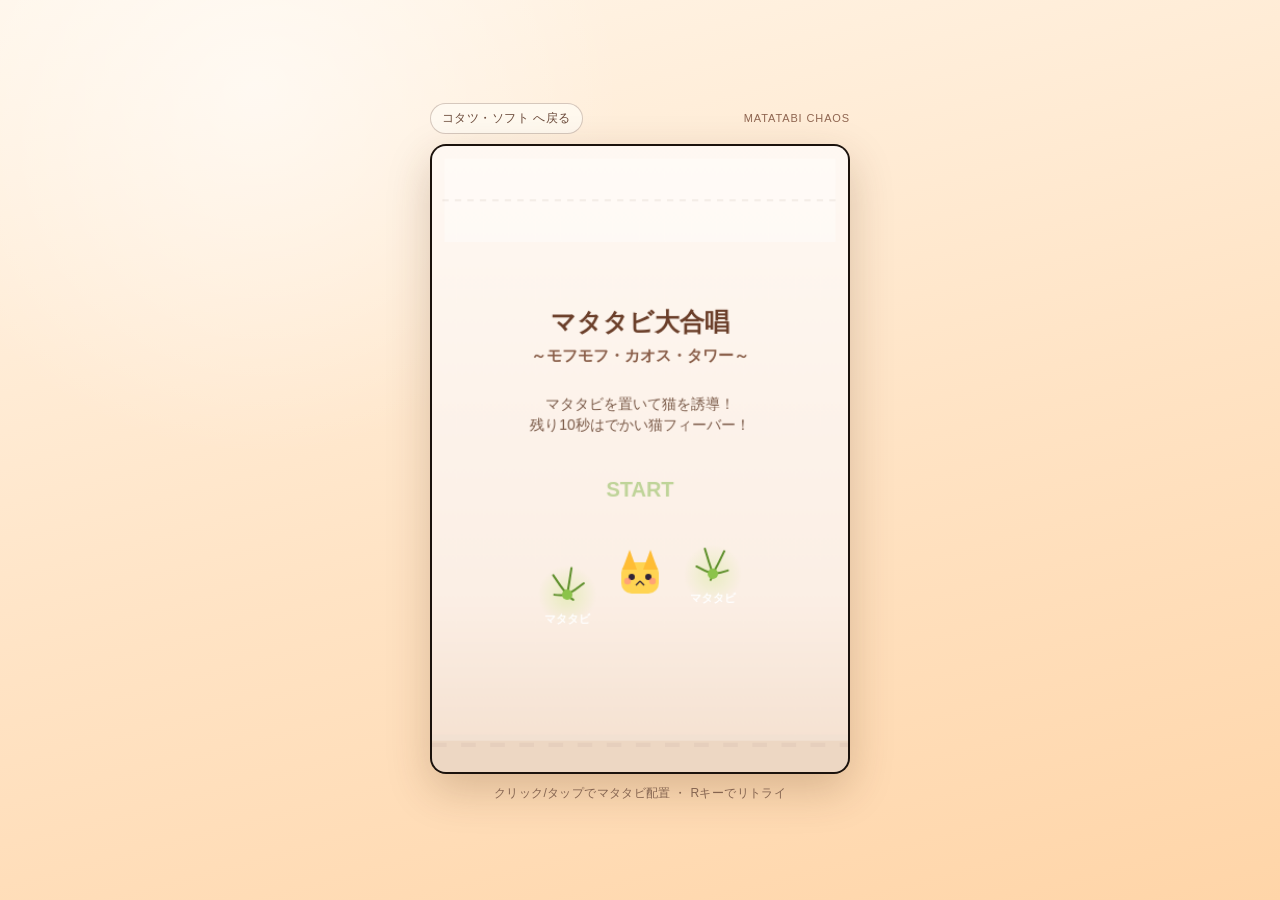
==== commit 1f70eaa4: "Update branding in index.html and game project files to コタツ・ソフト - Changed all instances of "KOTATSU " ====
--- a/kotatsu-soft/game-projects/001_matatabi_chaos/src/index.html
+++ b/kotatsu-soft/game-projects/001_matatabi_chaos/src/index.html
@@ -99,7 +99,7 @@
 <body>
   <div class="wrap">
     <div class="topbar">
-      <a class="home-link" href="../../index.html">KOTATSU SOFT へ戻る</a>
+      <a class="home-link" href="../../index.html">コタツ・ソフト へ戻る</a>
       <div class="brand">MATATABI CHAOS</div>
     </div>
     <canvas id="game" width="400" height="600" aria-label="マタタビ大合唱"></canvas>
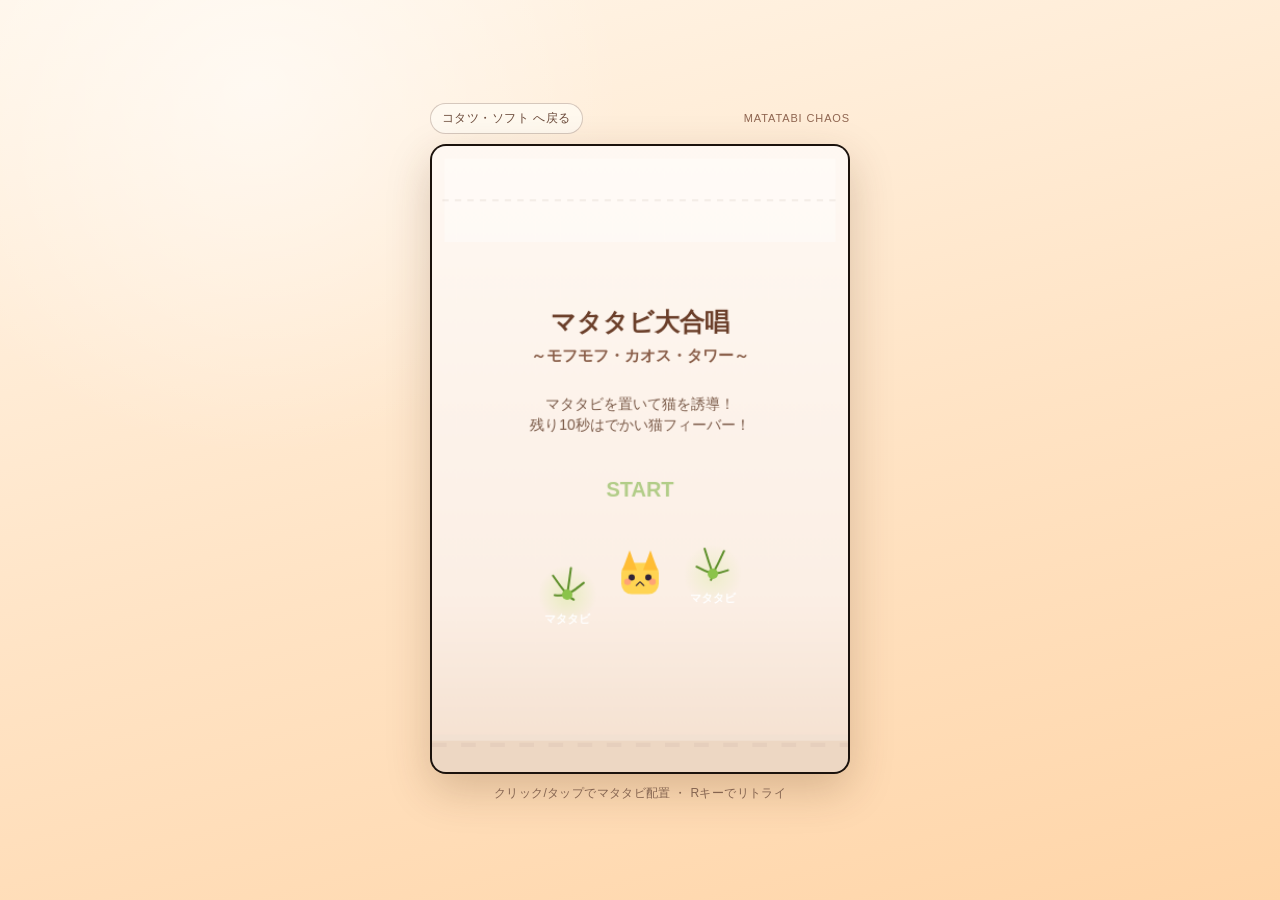
==== commit 482a0f1a: "Add share functionality to マタタビ大合唱 game - Introduced a share bar with a button to allow players to s" ====
--- a/kotatsu-soft/game-projects/001_matatabi_chaos/src/index.html
+++ b/kotatsu-soft/game-projects/001_matatabi_chaos/src/index.html
@@ -86,6 +86,36 @@
       cursor: crosshair;
     }
 
+    .share-bar {
+      display: none;
+      width: 100%;
+      justify-content: center;
+    }
+
+    .share-bar.is-visible {
+      display: flex;
+    }
+
+    .share-btn {
+      appearance: none;
+      cursor: pointer;
+      color: #6b4a3a;
+      border: 1px solid rgba(107, 74, 58, 0.28);
+      background: rgba(255, 250, 242, 0.92);
+      border-radius: 999px;
+      padding: 8px 16px;
+      font: inherit;
+      font-size: 13px;
+      letter-spacing: 0.04em;
+      transition: background 140ms ease, transform 140ms ease;
+    }
+
+    .share-btn:hover,
+    .share-btn:focus-visible {
+      background: rgba(255, 255, 255, 0.98);
+      transform: translateY(-1px);
+    }
+
     .hint {
       font-size: 12px;
       letter-spacing: 0.03em;
@@ -103,6 +133,9 @@
       <div class="brand">MATATABI CHAOS</div>
     </div>
     <canvas id="game" width="400" height="600" aria-label="マタタビ大合唱"></canvas>
+    <div class="share-bar" id="share-bar" hidden>
+      <button type="button" class="share-btn" id="share-x">Xでシェア</button>
+    </div>
     <div class="hint">クリック/タップでマタタビ配置 ・ Rキーでリトライ</div>
   </div>
 
@@ -113,6 +146,8 @@
 
       const canvas = document.getElementById("game");
       const ctx = canvas.getContext("2d");
+      const shareBar = document.getElementById("share-bar");
+      const shareBtn = document.getElementById("share-x");
 
       const W = canvas.width;
       const H = canvas.height;
@@ -157,11 +192,34 @@
       let ceilingTimer = 0;
       let feverActive = false;
       let resultTimer = 0;
+      let lastClear = false;
       let lastTime = 0;
       let audioCtx = null;
       let chorusVoices = [];
 
       const sendPlayCount = window.KotatsuStats && window.KotatsuStats.sendPlayCount;
+
+      function setShareVisible(visible) {
+        if (!shareBar) return;
+        shareBar.hidden = !visible;
+        shareBar.classList.toggle("is-visible", visible);
+      }
+
+      function buildShareText(isClear, shareScore) {
+        if (isClear) {
+          return `マタタビ大合唱で ${shareScore}段つみあげた！ CAOS CLEAR!\n#コタツソフト #マタタビ大合唱`;
+        }
+        return `マタタビ大合唱で ${shareScore}段… 猫が制御不能！ GAME OVER\n#コタツソフト #マタタビ大合唱`;
+      }
+
+      function openXShare() {
+        const text = buildShareText(lastClear, score);
+        const url = `${location.origin}${location.pathname}`;
+        const intent = new URL("https://twitter.com/intent/tweet");
+        intent.searchParams.set("text", text);
+        intent.searchParams.set("url", url);
+        window.open(intent.toString(), "_blank", "noopener,noreferrer");
+      }
 
       function ensureAudio() {
         if (!audioCtx) {
@@ -440,6 +498,7 @@
         feverActive = false;
         resultTimer = 0;
         stopChorusVoices();
+        setShareVisible(false);
       }
 
       function startGame() {
@@ -521,8 +580,10 @@
 
       function goResult(isClear) {
         stopChorusVoices();
+        lastClear = isClear;
         state = isClear ? STATE.RESULT : STATE.GAMEOVER;
         resultTimer = 0;
+        setShareVisible(true);
       }
 
       function retry() {
@@ -563,6 +624,13 @@
 
       canvas.addEventListener("pointerdown", onPointerDown, { passive: false });
       window.addEventListener("keydown", onKeyDown, { passive: false });
+      if (shareBtn) {
+        shareBtn.addEventListener("click", (e) => {
+          e.preventDefault();
+          e.stopPropagation();
+          openXShare();
+        });
+      }
 
       function updatePlaying(dt) {
         timeLeft -= dt;
@@ -753,7 +821,7 @@
           ctx.globalAlpha = pulse;
           ctx.font = "bold 16px Trebuchet MS, sans-serif";
           ctx.fillStyle = "#ffe082";
-          ctx.fillText("タップ / Rキーでリトライ", W / 2, H * 0.58);
+          ctx.fillText("タップでリトライ / Xでシェア", W / 2, H * 0.58);
           ctx.globalAlpha = 1;
         }
       }
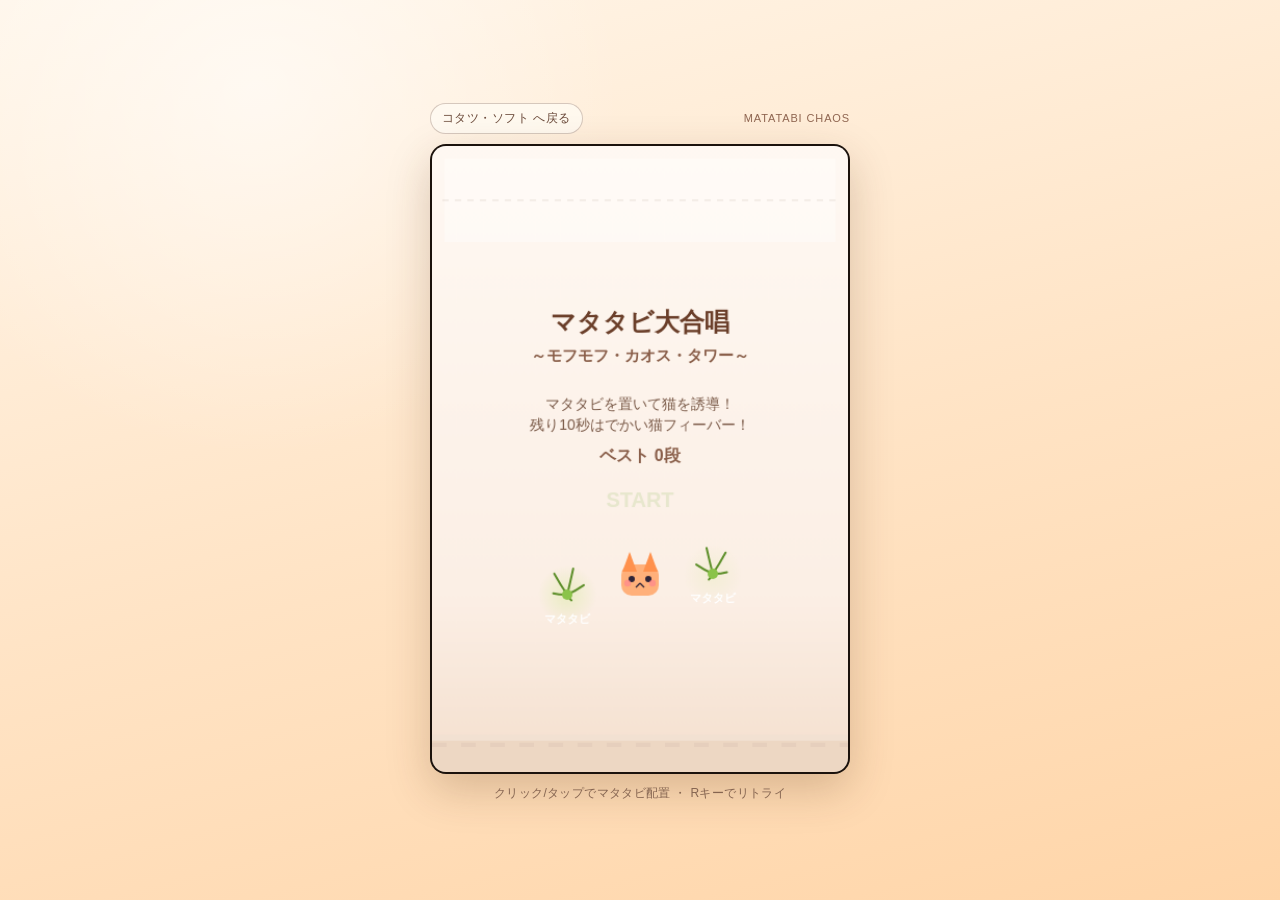
==== commit 029d3ccd: "Add local storage helper for high scores in マタタビ大合唱 - Introduced `common/storage.js` to manage local" ====
--- a/kotatsu-soft/game-projects/001_matatabi_chaos/src/index.html
+++ b/kotatsu-soft/game-projects/001_matatabi_chaos/src/index.html
@@ -140,6 +140,7 @@
   </div>
 
   <script src="../../common/stats.js"></script>
+  <script src="../../common/storage.js"></script>
   <script>
     (() => {
       "use strict";
@@ -166,6 +167,8 @@
       const CEILING_FAIL_TIME = 2.2;
       const CAT_WALK_SPEED = 150;
       const GIANT_SCALE = 2;
+      const GAME_ID = "matatabi_chaos";
+      const HIGH_SCORE_KEY = "highScore";
 
       const STATE = {
         TITLE: "TITLE",
@@ -187,6 +190,8 @@
       let cats = [];
       let matatabi = null;
       let score = 0;
+      let bestScore = 0;
+      let isNewRecord = false;
       let timeLeft = TIME_LIMIT;
       let spawnTimer = 0;
       let ceilingTimer = 0;
@@ -198,6 +203,22 @@
       let chorusVoices = [];
 
       const sendPlayCount = window.KotatsuStats && window.KotatsuStats.sendPlayCount;
+      const storage = window.KotatsuStorage || null;
+
+      function loadBestScore() {
+        if (!storage || typeof storage.get !== "function") return 0;
+        const saved = storage.get(GAME_ID, HIGH_SCORE_KEY);
+        const num = Number(saved);
+        if (!Number.isFinite(num) || num < 0) return 0;
+        return Math.trunc(num);
+      }
+
+      function saveBestScore(value) {
+        if (!storage || typeof storage.set !== "function") return false;
+        return storage.set(GAME_ID, HIGH_SCORE_KEY, value);
+      }
+
+      bestScore = loadBestScore();
 
       function setShareVisible(visible) {
         if (!shareBar) return;
@@ -581,6 +602,11 @@
       function goResult(isClear) {
         stopChorusVoices();
         lastClear = isClear;
+        isNewRecord = score > bestScore;
+        if (isNewRecord) {
+          bestScore = score;
+          saveBestScore(bestScore);
+        }
         state = isClear ? STATE.RESULT : STATE.GAMEOVER;
         resultTimer = 0;
         setShareVisible(true);
@@ -777,11 +803,15 @@
         ctx.fillText("マタタビを置いて猫を誘導！", W / 2, 248);
         ctx.fillText(`残り${FEVER_DURATION}秒はでかい猫フィーバー！`, W / 2, 268);
 
+        ctx.font = "bold 16px Trebuchet MS, sans-serif";
+        ctx.fillStyle = "#8a5f4a";
+        ctx.fillText(`ベスト ${bestScore}段`, W / 2, 298);
+
         const pulse = 0.55 + Math.sin(performance.now() * 0.008) * 0.45;
         ctx.globalAlpha = pulse;
         ctx.font = "bold 20px Trebuchet MS, sans-serif";
         ctx.fillStyle = "#7cb342";
-        ctx.fillText("START", W / 2, 330);
+        ctx.fillText("START", W / 2, 340);
         ctx.globalAlpha = 1;
 
         drawDemoCat(W / 2, 400);
@@ -801,7 +831,7 @@
         m.draw(t);
       }
 
-      function drawOverlay(title, subtitle, accent, showRetry) {
+      function drawOverlay(title, subtitle, accent, showRetry, bestLine) {
         ctx.fillStyle = "rgba(74, 50, 40, 0.45)";
         ctx.fillRect(0, 0, W, H);
 
@@ -810,20 +840,32 @@
 
         ctx.font = "bold 34px Trebuchet MS, sans-serif";
         ctx.fillStyle = accent;
-        ctx.fillText(title, W / 2, H * 0.38);
+        ctx.fillText(title, W / 2, H * 0.36);
 
         ctx.font = "bold 18px Trebuchet MS, sans-serif";
         ctx.fillStyle = "#fff8ef";
-        ctx.fillText(subtitle, W / 2, H * 0.48);
+        ctx.fillText(subtitle, W / 2, H * 0.45);
+
+        if (bestLine) {
+          ctx.font = "bold 15px Trebuchet MS, sans-serif";
+          ctx.fillStyle = isNewRecord ? "#ffd54f" : "#fff8ef";
+          ctx.fillText(bestLine, W / 2, H * 0.52);
+        }
 
         if (showRetry) {
           const pulse = 0.5 + Math.sin(performance.now() * 0.01) * 0.5;
           ctx.globalAlpha = pulse;
           ctx.font = "bold 16px Trebuchet MS, sans-serif";
           ctx.fillStyle = "#ffe082";
-          ctx.fillText("タップでリトライ / Xでシェア", W / 2, H * 0.58);
+          ctx.fillText("タップでリトライ / Xでシェア", W / 2, H * 0.6);
           ctx.globalAlpha = 1;
         }
+      }
+
+      function bestScoreLine() {
+        return isNewRecord
+          ? `ベスト ${bestScore}段 新記録!`
+          : `ベスト ${bestScore}段`;
       }
 
       function drawFeverOverlay(t) {
@@ -857,9 +899,15 @@
         if (state === STATE.TITLE) {
           drawTitle();
         } else if (state === STATE.RESULT) {
-          drawOverlay("CAOS CLEAR!", `つみあげ高さ ${score}段`, "#ffd54f", true);
+          drawOverlay("CAOS CLEAR!", `つみあげ高さ ${score}段`, "#ffd54f", true, bestScoreLine());
         } else if (state === STATE.GAMEOVER) {
-          drawOverlay("GAME OVER", `猫が制御不能で天井へ… (つみあげ高さ ${score}段)`, "#ef5350", true);
+          drawOverlay(
+            "GAME OVER",
+            `猫が制御不能で天井へ… (つみあげ高さ ${score}段)`,
+            "#ef5350",
+            true,
+            bestScoreLine()
+          );
         }
       }
 
